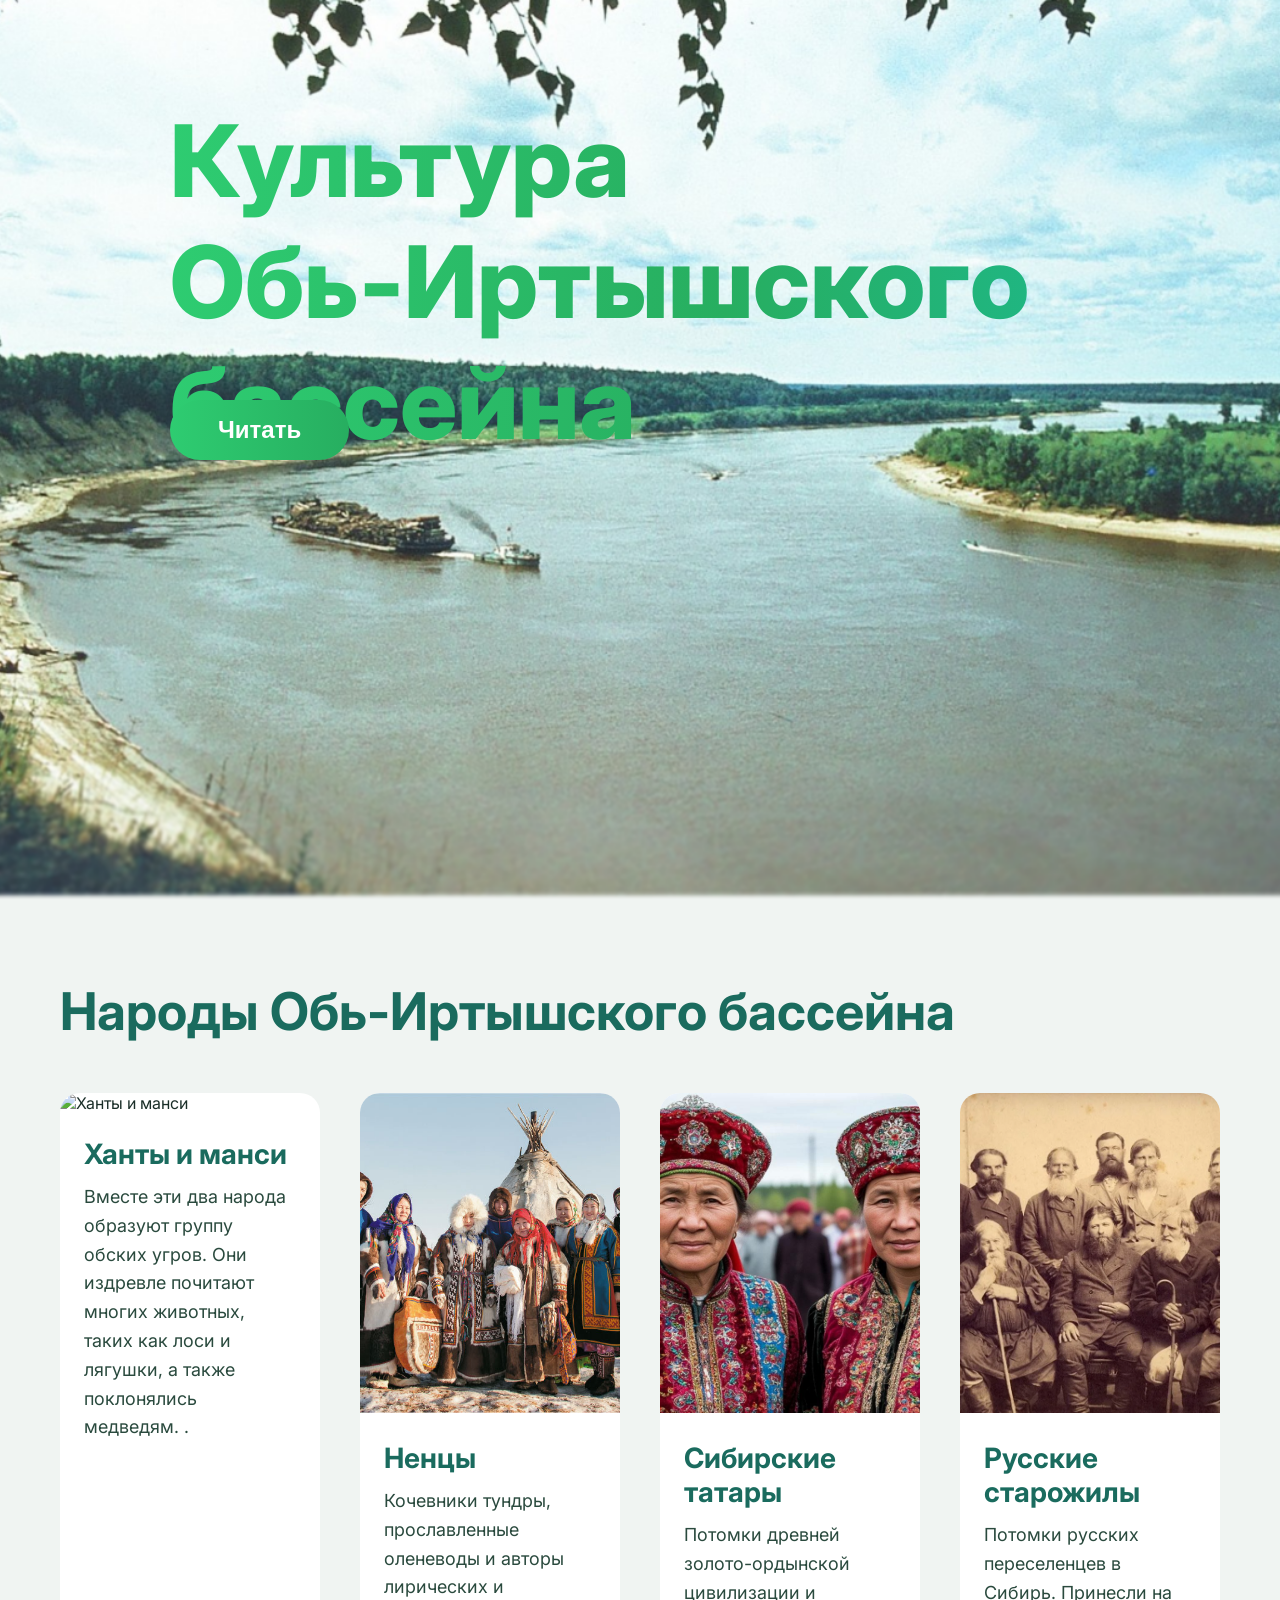
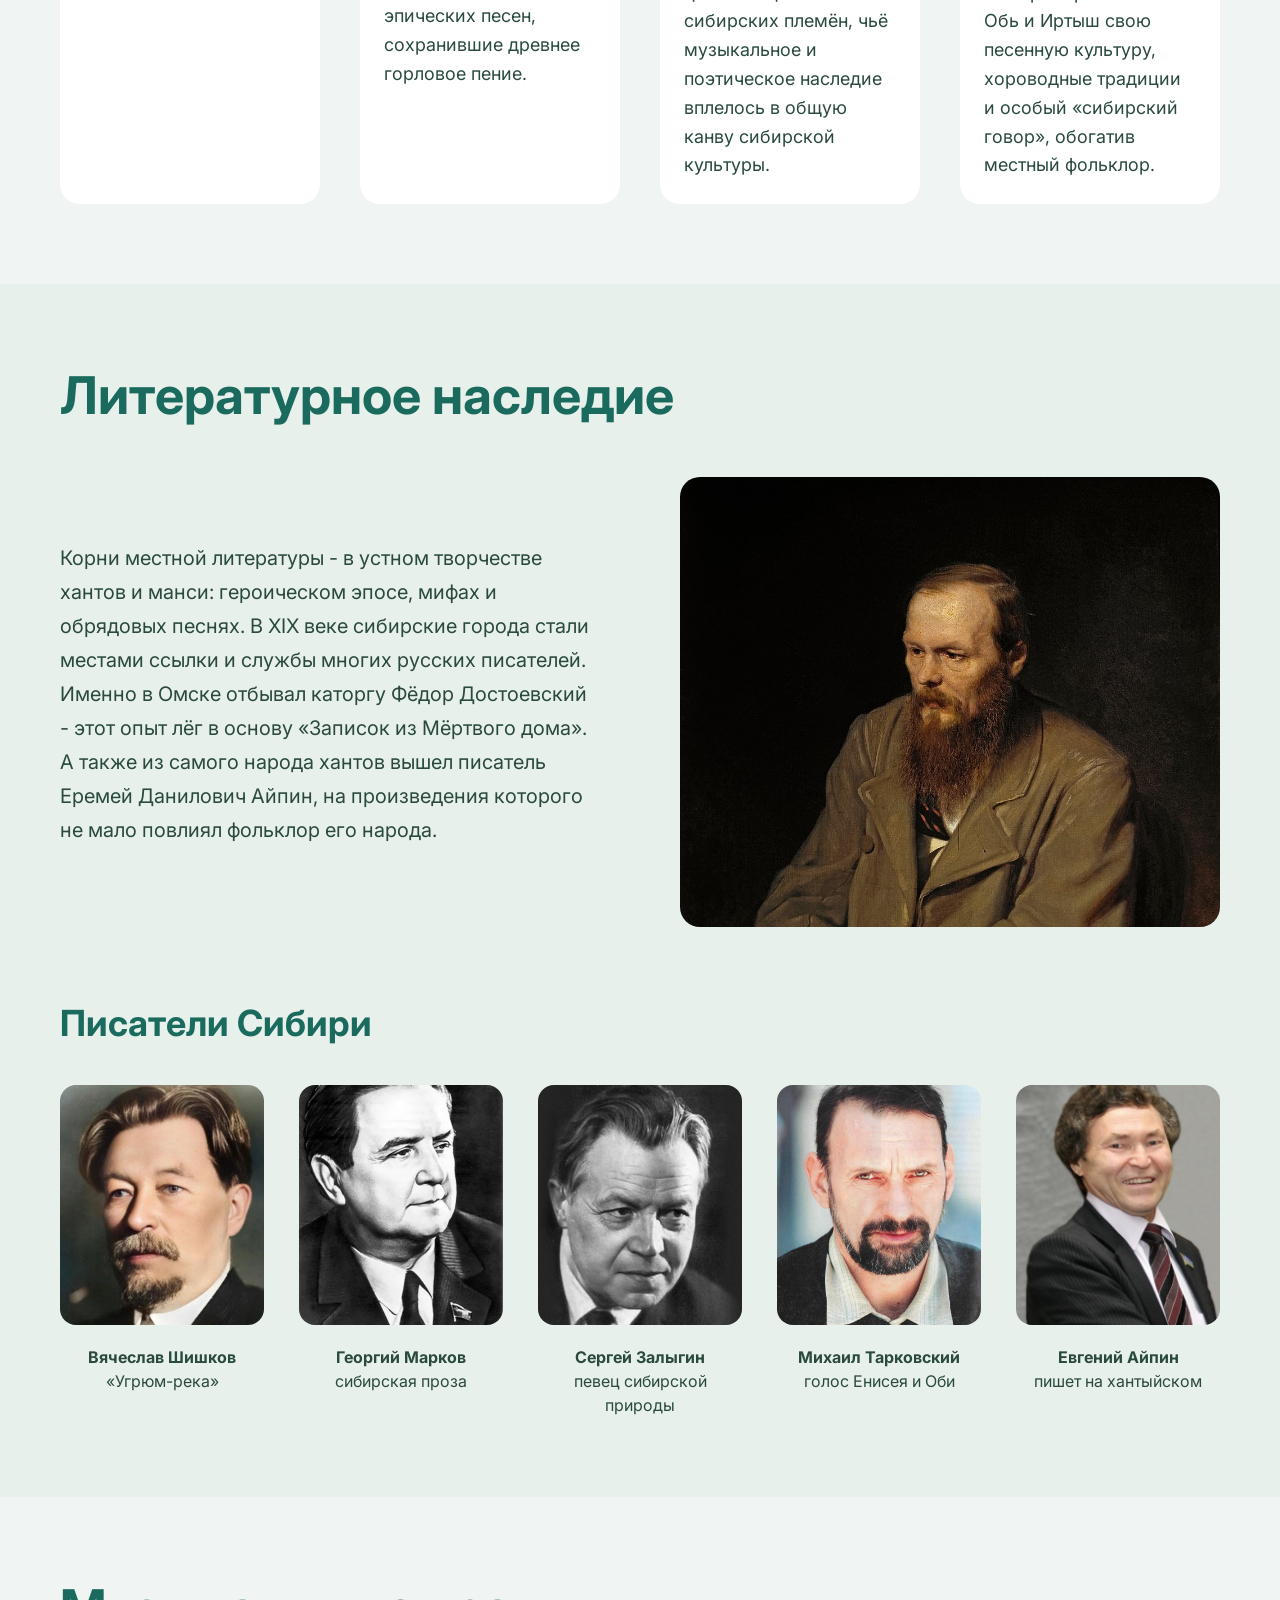
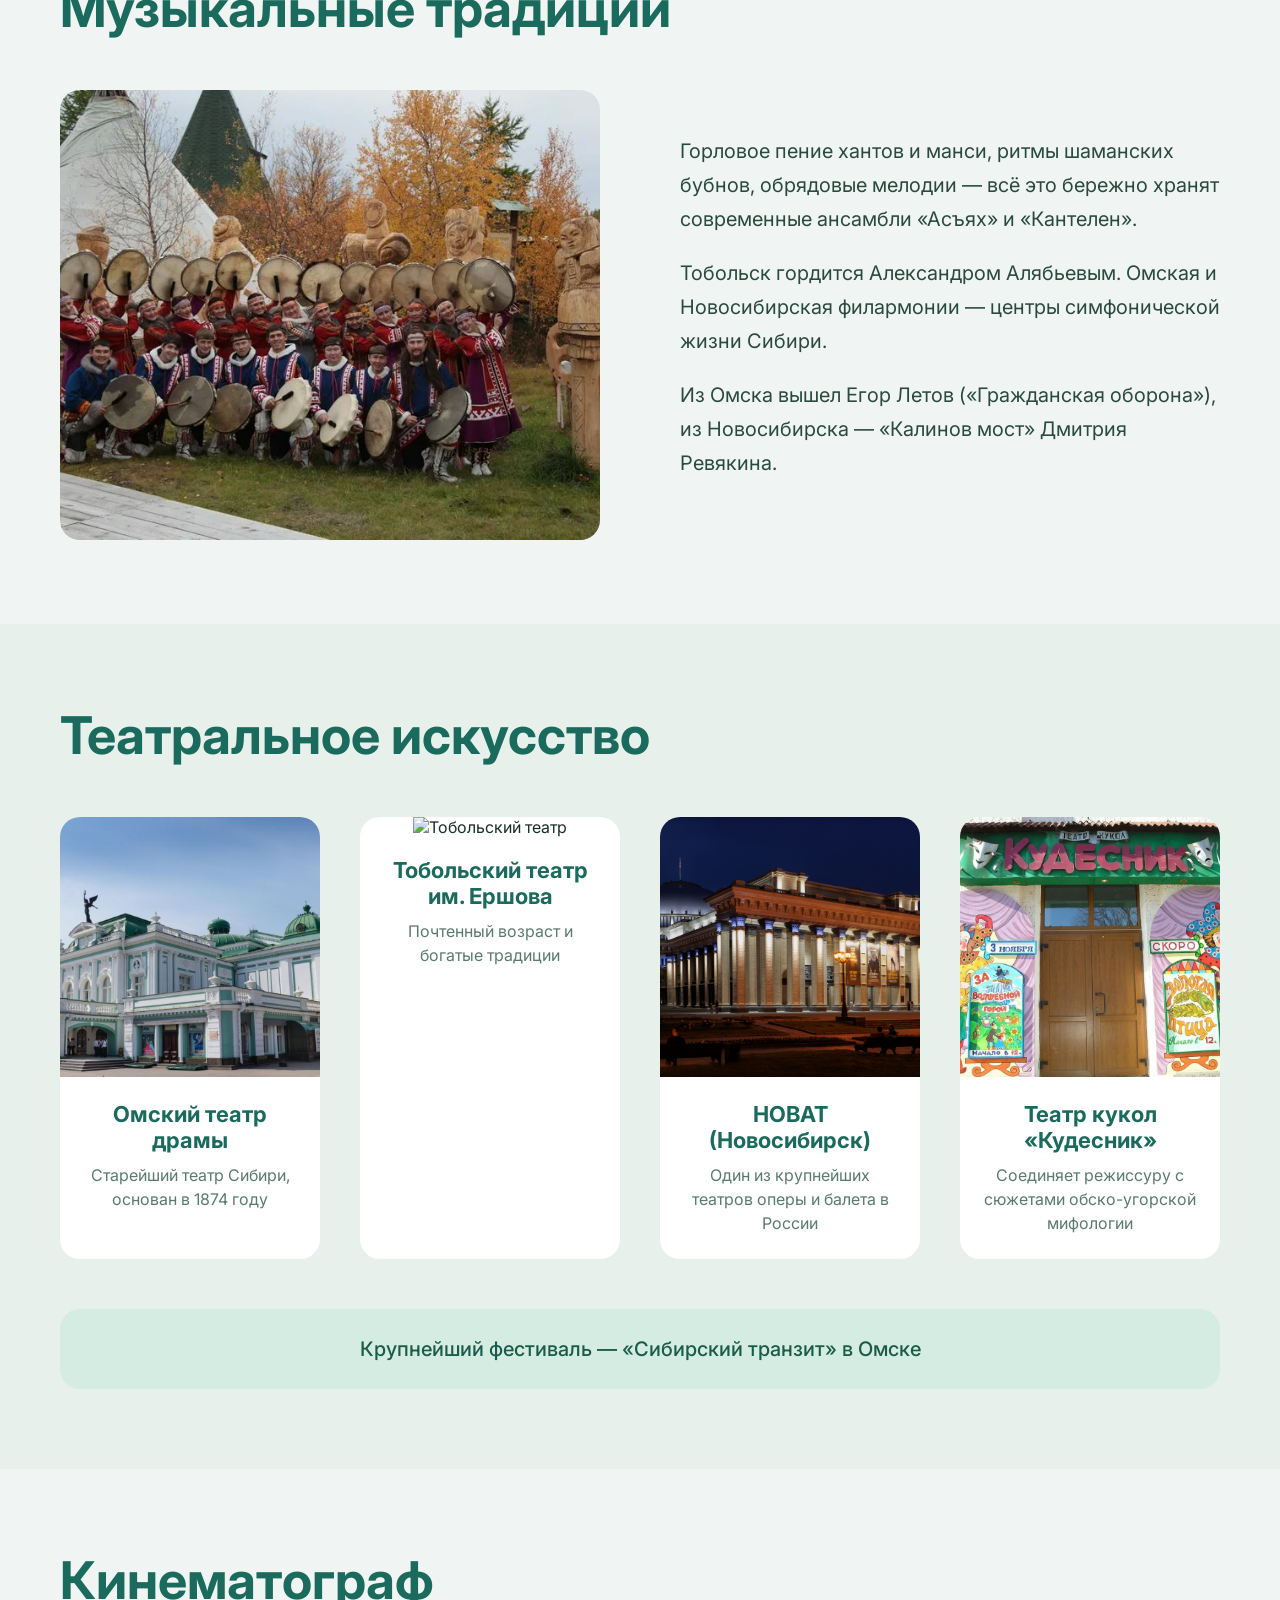
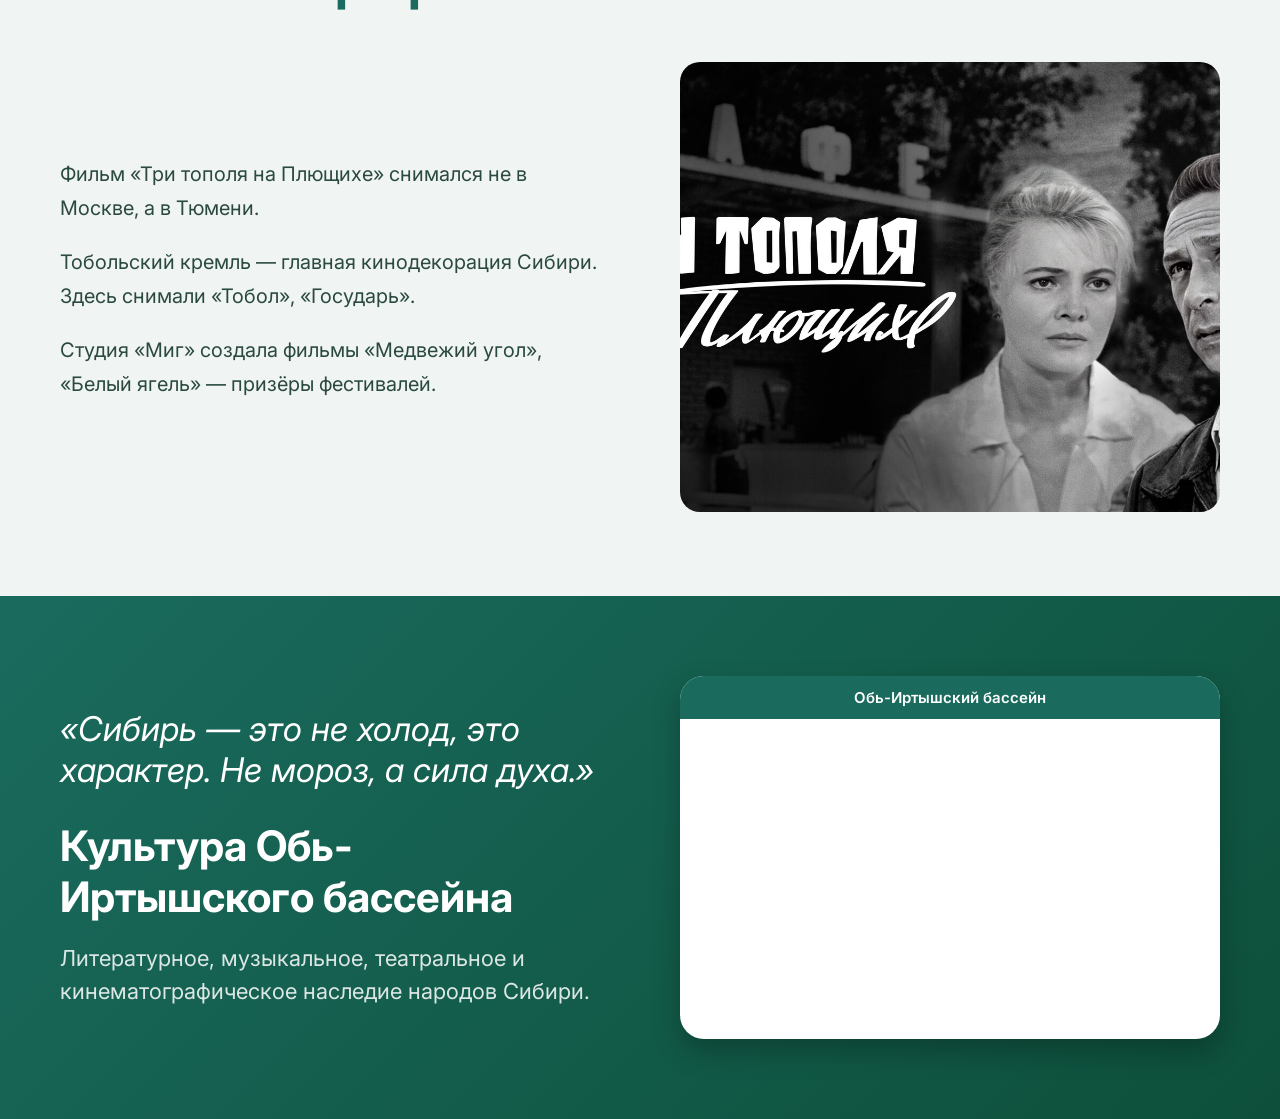
==== index.html @ c3cf47b7 "Add files via upload" ====
<!DOCTYPE html>
<html lang="ru">
<head>
    <meta charset="UTF-8">
    <meta name="viewport" content="width=device-width, initial-scale=1.0">
    <title>Культура Обь-Иртышского бассейна</title>
    <link rel="stylesheet" href="style.css">
    <link href="https://fonts.googleapis.com/css2?family=Inter:wght@300;400;500;600;700;800&display=swap" rel="stylesheet">
</head>
<body>

    <!-- ПЕРВАЯ СЕКЦИЯ: картинка, текст, кнопка -->
    <div class="container" id="hero">
        <h1>Культура<br> Обь-Иртышского бассейна</h1>
        <button class="btn" id="readBtn">Читать</button>
    </div>

    <main>
        <section class="content-section">
            <h2>Народы Обь-Иртышского бассейна</h2>
            <div class="peoples-grid">
                <div class="card">
                    <img src="images/ханты_манси.jpg" alt="Ханты и манси">
                    <h3>Ханты и манси</h3>
                    <p>Вместе эти два народа образуют группу обских угров. Они издревле почитают многих животных, таких как лоси и лягушки, а также поклонялись медведям. .</p>
                </div>
                <div class="card">
                    <img src="images/ненцы.jpg" alt="Ненцы">
                    <h3>Ненцы</h3>
                    <p>Кочевники тундры, прославленные оленеводы и авторы лирических и эпических песен, сохранившие древнее горловое пение.</p>
                </div>
                <div class="card">
                    <img src="images/сибирские_татары.jpg" alt="Сибирские татары">
                    <h3>Сибирские татары</h3>
                    <p>Потомки древней золото-ордынской цивилизации и сибирских племён, чьё музыкальное и поэтическое наследие вплелось в общую канву сибирской культуры.</p>
                </div>
                <div class="card">
                    <img src="images/старожилы.png" alt="Русские старожилы">
                    <h3>Русские старожилы</h3>
                    <p>Потомки русских переселенцев в Сибирь. Принесли на Обь и Иртыш свою песенную культуру, хороводные традиции и особый «сибирский говор», обогатив местный фольклор.</p>
                </div>
            </div>
        </section>

        <section class="content-section alt-bg">
            <h2>Литературное наследие</h2>
            <div class="block">
                <div class="block-text">
                    <p>Корни местной литературы - в устном творчестве хантов и манси: героическом эпосе, мифах и обрядовых песнях. В XIX веке сибирские города стали местами ссылки и службы многих русских писателей. Именно в Омске отбывал каторгу Фёдор Достоевский - этот опыт лёг в основу «Записок из Мёртвого дома». А также из самого народа хантов вышел писатель Еремей Данилович Айпин, на произведения которого не мало повлиял фольклор его народа.</p>
                </div>
                <div class="block-image">
                    <img src="images/Достоевский.jpg" alt="Достоевский">
                </div>
            </div>
            <div class="authors">
                <h3>Писатели Сибири</h3>
                <div class="authors-grid">
                    <div class="author">
                        <img src="images/шишков.png" alt="Шишков">
                        <p><strong>Вячеслав Шишков</strong><br>«Угрюм-река»</p>
                    </div>
                    <div class="author">
                        <img src="images/марков.png" alt="Марков">
                        <p><strong>Георгий Марков</strong><br>сибирская проза</p>
                    </div>
                    <div class="author">
                        <img src="images/залыгин.png" alt="Залыгин">
                        <p><strong>Сергей Залыгин</strong><br>певец сибирской природы</p>
                    </div>
                    <div class="author">
                        <img src="images/тарков.png" alt="Тарковский">
                        <p><strong>Михаил Тарковский</strong><br>голос Енисея и Оби</p>
                    </div>
                    <div class="author">
                        <img src="images/айпин.png" alt="Айпин">
                        <p><strong>Евгений Айпин</strong><br>пишет на хантыйском</p>
                    </div>
                </div>
            </div>
        </section>

        <section class="content-section">
            <h2>Музыкальные традиции</h2>
            <div class="block reverse">
                <div class="block-text">
                    <p>Горловое пение хантов и манси, ритмы шаманских бубнов, обрядовые мелодии — всё это бережно хранят современные ансамбли «Асъях» и «Кантелен».</p>
                    <p>Тобольск гордится Александром Алябьевым. Омская и Новосибирская филармонии — центры симфонической жизни Сибири.</p>
                    <p>Из Омска вышел Егор Летов («Гражданская оборона»), из Новосибирска — «Калинов мост» Дмитрия Ревякина.</p>
                </div>
                <div class="block-image">
                    <img src="images/музыка.png" alt="Музыка">
                </div>
            </div>
        </section>

        <section class="content-section alt-bg">
            <h2>Театральное искусство</h2>
            <div class="theaters-grid">
                <div class="theater-card">
                    <img src="images/омский театр драммы.png" alt="Омский театр">
                    <h4>Омский театр драмы</h4>
                    <p>Старейший театр Сибири, основан в 1874 году</p>
                </div>
                <div class="theater-card">
                    <img src="images/ершова.png" alt="Тобольский театр">
                    <h4>Тобольский театр им. Ершова</h4>
                    <p>Почтенный возраст и богатые традиции</p>
                </div>
                <div class="theater-card">
                    <img src="images/новат.png" alt="НОВАТ">
                    <h4>НОВАТ (Новосибирск)</h4>
                    <p>Один из крупнейших театров оперы и балета в России</p>
                </div>
                <div class="theater-card">
                    <img src="images/кудесник.png" alt="Кудесник">
                    <h4>Театр кукол «Кудесник»</h4>
                    <p>Соединяет режиссуру с сюжетами обско-угорской мифологии</p>
                </div>
            </div>
            <div class="festival">
                <p>Крупнейший фестиваль — «Сибирский транзит» в Омске</p>
            </div>
        </section>

        <section class="content-section">
            <h2>Кинематограф</h2>
            <div class="block">
                <div class="block-text">
                    <p>Фильм «Три тополя на Плющихе» снимался не в Москве, а в Тюмени.</p>
                    <p>Тобольский кремль — главная кинодекорация Сибири. Здесь снимали «Тобол», «Государь».</p>
                    <p>Студия «Миг» создала фильмы «Медвежий угол», «Белый ягель» — призёры фестивалей.</p>
                </div>
                <div class="block-image">
                    <img src="images/кино.png" alt="Кино">
                </div>
            </div>
        </section>

        <section class="conclusion-section">
            <div class="conclusion-wrapper">
                <div class="conclusion-text">
                    <p class="quote">«Сибирь — это не холод, это характер. Не мороз, а сила духа.»</p>
                    <h2>Культура Обь-Иртышского бассейна</h2>
                    <p class="sub">Литературное, музыкальное, театральное и кинематографическое наследие народов Сибири.</p>
                </div>
                <div class="conclusion-map">
                    <div class="map-card">
                        <div class="map-title">Обь-Иртышский бассейн</div>
                        <iframe 
                            src="https://yandex.ru/map-widget/v1/?ll=68.808400,61.083820&z=7&pt=68.808400,61.083820,pm2rdm"
                            class="map-iframe"
                            frameborder="0"
                            allowfullscreen>
                        </iframe>
                    </div>
                </div>
            </div>
        </section>
    </main>

    <script>
        document.getElementById('readBtn').addEventListener('click', function() {
            window.scrollTo({
                top: window.innerHeight,
                behavior: 'smooth'
            });
        });
    </script>
</body>
</html>
---- style.css ----
* {
    margin: 0;
    padding: 0;
    box-sizing: border-box;
}


body {
    font-family: 'Inter', sans-serif;
    background: #f0f4f2;
    color: #1a2e28;
}

.container {
    width: 100%;
    height: 100vh;
    background-image: url('images/Обь-Иртышский.png');
    background-size: cover;
    background-position: center;
    background-repeat: no-repeat;
    position: relative;
}

.container h1 {
    position: absolute;
    top: 100px;
    left: 170px;
    font-size: 100px;
    font-weight: 800;
    background: linear-gradient(90deg, #2ecc71, #27ae60, #1abc9c);
    -webkit-background-clip: text;
    background-clip: text;
    color: transparent;
}

.btn {
    position: absolute;
    top: 400px;
    left: 170px;
    padding: 16px 48px;
    font-size: 24px;
    font-weight: 600;
    color: white;
    background: linear-gradient(90deg, #2ecc71, #27ae60);
    border: none;
    border-radius: 60px;
    cursor: pointer;
    transition: opacity 0.2s;
}

.btn:hover {
    opacity: 0.9;
}

/* ОСТАЛЬНЫЕ СТИЛИ */
.content-section {
    max-width: 1600px;
    margin: 0 auto;
    padding: 80px 60px;
}

.alt-bg {
    background: #e8f0ec;
}

h2 {
    font-size: 52px;
    color: #1a6b5e;
    margin-bottom: 50px;
}

/* Сетка народов */
.peoples-grid {
    display: grid;
    grid-template-columns: repeat(4, 1fr);
    gap: 40px;
}

.card {
    background: white;
    border-radius: 20px;
    overflow: hidden;
    transition: transform 0.2s;
}

.card:hover {
    transform: translateY(-5px);
}

.card img {
    width: 100%;
    height: 320px;
    object-fit: cover;
}

.card h3 {
    font-size: 28px;
    color: #1a6b5e;
    padding: 24px 24px 12px;
}

.card p {
    padding: 0 24px 24px;
    font-size: 18px;
    color: #2a4a3e;
    line-height: 1.6;
}

/* Блок с текстом и картинкой */
.block {
    display: flex;
    gap: 80px;
    align-items: center;
}

.block.reverse {
    flex-direction: row-reverse;
}

.block-text {
    flex: 1;
}

.block-text p {
    font-size: 20px;
    line-height: 1.7;
    color: #2a4a3e;
    margin-bottom: 20px;
}

.block-image {
    flex: 1;
}

.block-image img {
    width: 100%;
    height: 450px;
    object-fit: cover;
    border-radius: 20px;
}

/* Авторы */
.authors {
    margin-top: 70px;
}

.authors h3 {
    font-size: 36px;
    color: #1a6b5e;
    margin-bottom: 40px;
}

.authors-grid {
    display: grid;
    grid-template-columns: repeat(5, 1fr);
    gap: 35px;
}

.author {
    text-align: center;
}

.author img {
    width: 100%;
    height: 240px;
    object-fit: cover;
    border-radius: 16px;
}

.author p {
    margin-top: 16px;
    font-size: 16px;
    line-height: 1.5;
    color: #2a4a3e;
}

/* Театры */
.theaters-grid {
    display: grid;
    grid-template-columns: repeat(4, 1fr);
    gap: 40px;
}

.theater-card {
    background: white;
    border-radius: 20px;
    overflow: hidden;
    text-align: center;
    object-fit: cover;
    transition: transform 0.2s;
}

.theater-card:hover {
    transform: translateY(-5px);
}

.theater-card img {
    width: 100%;
    height: 260px;
    object-fit: cover;
}

.theater-card h4 {
    font-size: 22px;
    color: #1a6b5e;
    padding: 20px 20px 10px;
}

.theater-card p {
    padding: 0 20px 24px;
    font-size: 16px;
    color: #5a7a6e;
    line-height: 1.5;
}

.festival {
    margin-top: 50px;
    padding: 28px;
    background: #d4ece2;
    text-align: center;
    border-radius: 20px;
    font-size: 20px;
    font-weight: 500;
    color: #1a5b4a;
}

/* ЗАКЛЮЧЕНИЕ: ТЕКСТ СЛЕВА, КАРТА СПРАВА */
.conclusion-section {
    background: linear-gradient(135deg, #1a6b5e, #0d4f3a);
    padding: 80px 60px;
}

.conclusion-wrapper {
    max-width: 1600px;
    margin: 0 auto;
    display: flex;
    align-items: center;
    gap: 80px;
}

.conclusion-text {
    flex: 1;
}

.conclusion-text .quote {
    font-size: 34px;
    font-style: italic;
    color: white;
    margin-bottom: 30px;
}

.conclusion-text h2 {
    font-size: 42px;
    color: white;
    margin-bottom: 20px;
}

.conclusion-text .sub {
    font-size: 22px;
    color: rgba(255, 255, 255, 0.85);
    line-height: 1.5;
}

.conclusion-map {
    flex: 1;
}

/* КАРТА */
.map-card {
    background: white;
    border-radius: 24px;
    overflow: hidden;
    box-shadow: 0 12px 28px rgba(0, 0, 0, 0.25);
    transition: all 0.25s ease;
}

.map-card:hover {
    transform: scale(1.02);
    box-shadow: 0 18px 36px rgba(0, 0, 0, 0.3);
}

.map-title {
    background: #1a6b5e;
    color: white;
    padding: 12px 16px;
    font-size: 15px;
    font-weight: 600;
    text-align: center;
}

.map-iframe {
    width: 100%;
    height: 320px;
    display: block;
}

/* Адаптация */
@media (max-width: 1024px) {
    .peoples-grid { grid-template-columns: repeat(2, 1fr); }
    .authors-grid { grid-template-columns: repeat(3, 1fr); }
    .theaters-grid { grid-template-columns: repeat(2, 1fr); }
    .container h1 { font-size: 70px; left: 60px; top: 60px; }
    .btn { left: 60px; top: 320px; }
    .content-section { padding: 60px 40px; }
    h2 { font-size: 44px; }
    .conclusion-wrapper { gap: 50px; }
}

@media (max-width: 900px) {
    .conclusion-wrapper {
        flex-direction: column;
        text-align: center;
        gap: 40px;
    }
    .conclusion-text h2 {
        text-align: center;
    }
    .map-card {
        max-width: 500px;
        margin: 0 auto;
    }
}

@media (max-width: 768px) {
    .peoples-grid { grid-template-columns: 1fr; }
    .authors-grid { grid-template-columns: repeat(2, 1fr); }
    .theaters-grid { grid-template-columns: 1fr; }
    .block { flex-direction: column; }
    .block.reverse { flex-direction: column; }
    .container h1 { font-size: 42px; left: 30px; top: 40px; }
    .btn { left: 30px; top: 220px; padding: 12px 32px; font-size: 18px; }
    .content-section { padding: 40px 24px; }
    h2 { font-size: 32px; }
    .conclusion-section { padding: 50px 30px; }
    .conclusion-text .quote { font-size: 24px; }
    .conclusion-text h2 { font-size: 28px; }
    .conclusion-text .sub { font-size: 18px; }
    .map-iframe { height: 260px; }
}

@media (max-width: 500px) {
    .authors-grid { grid-template-columns: 1fr; }
}
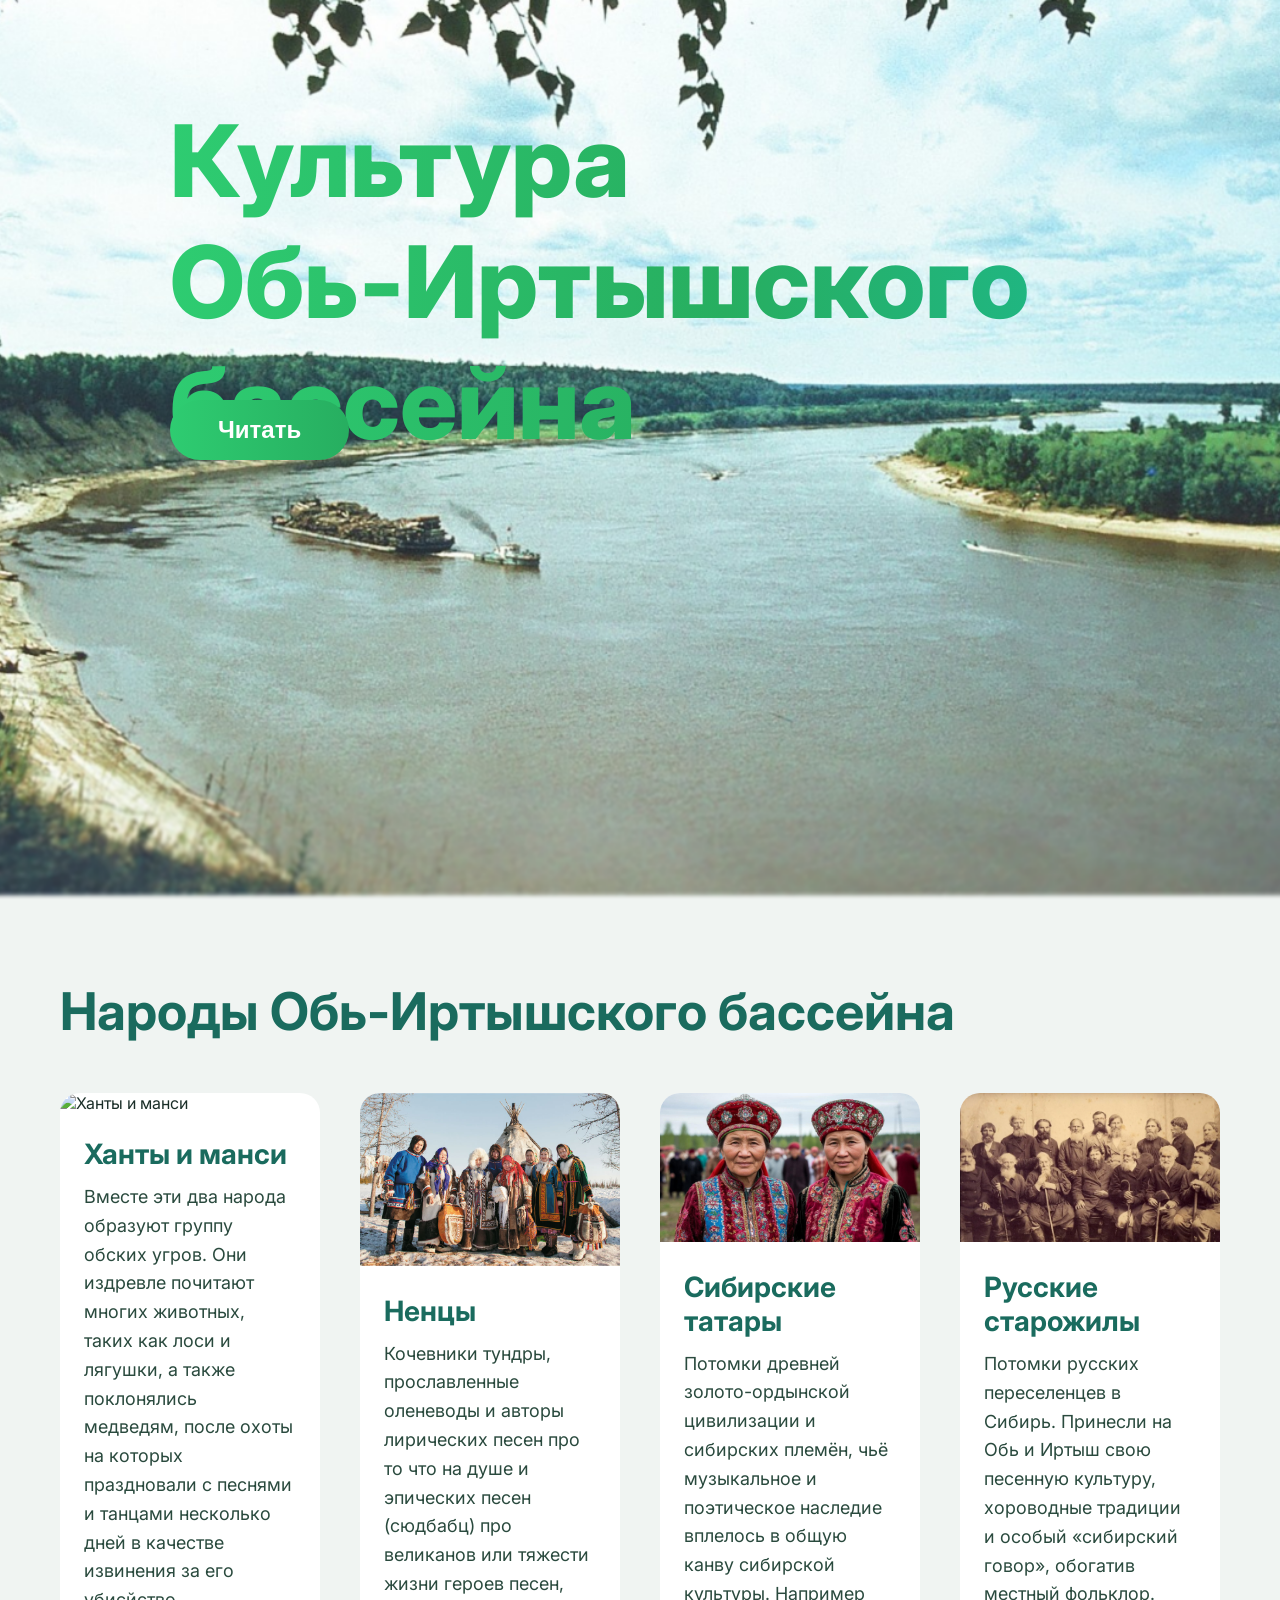
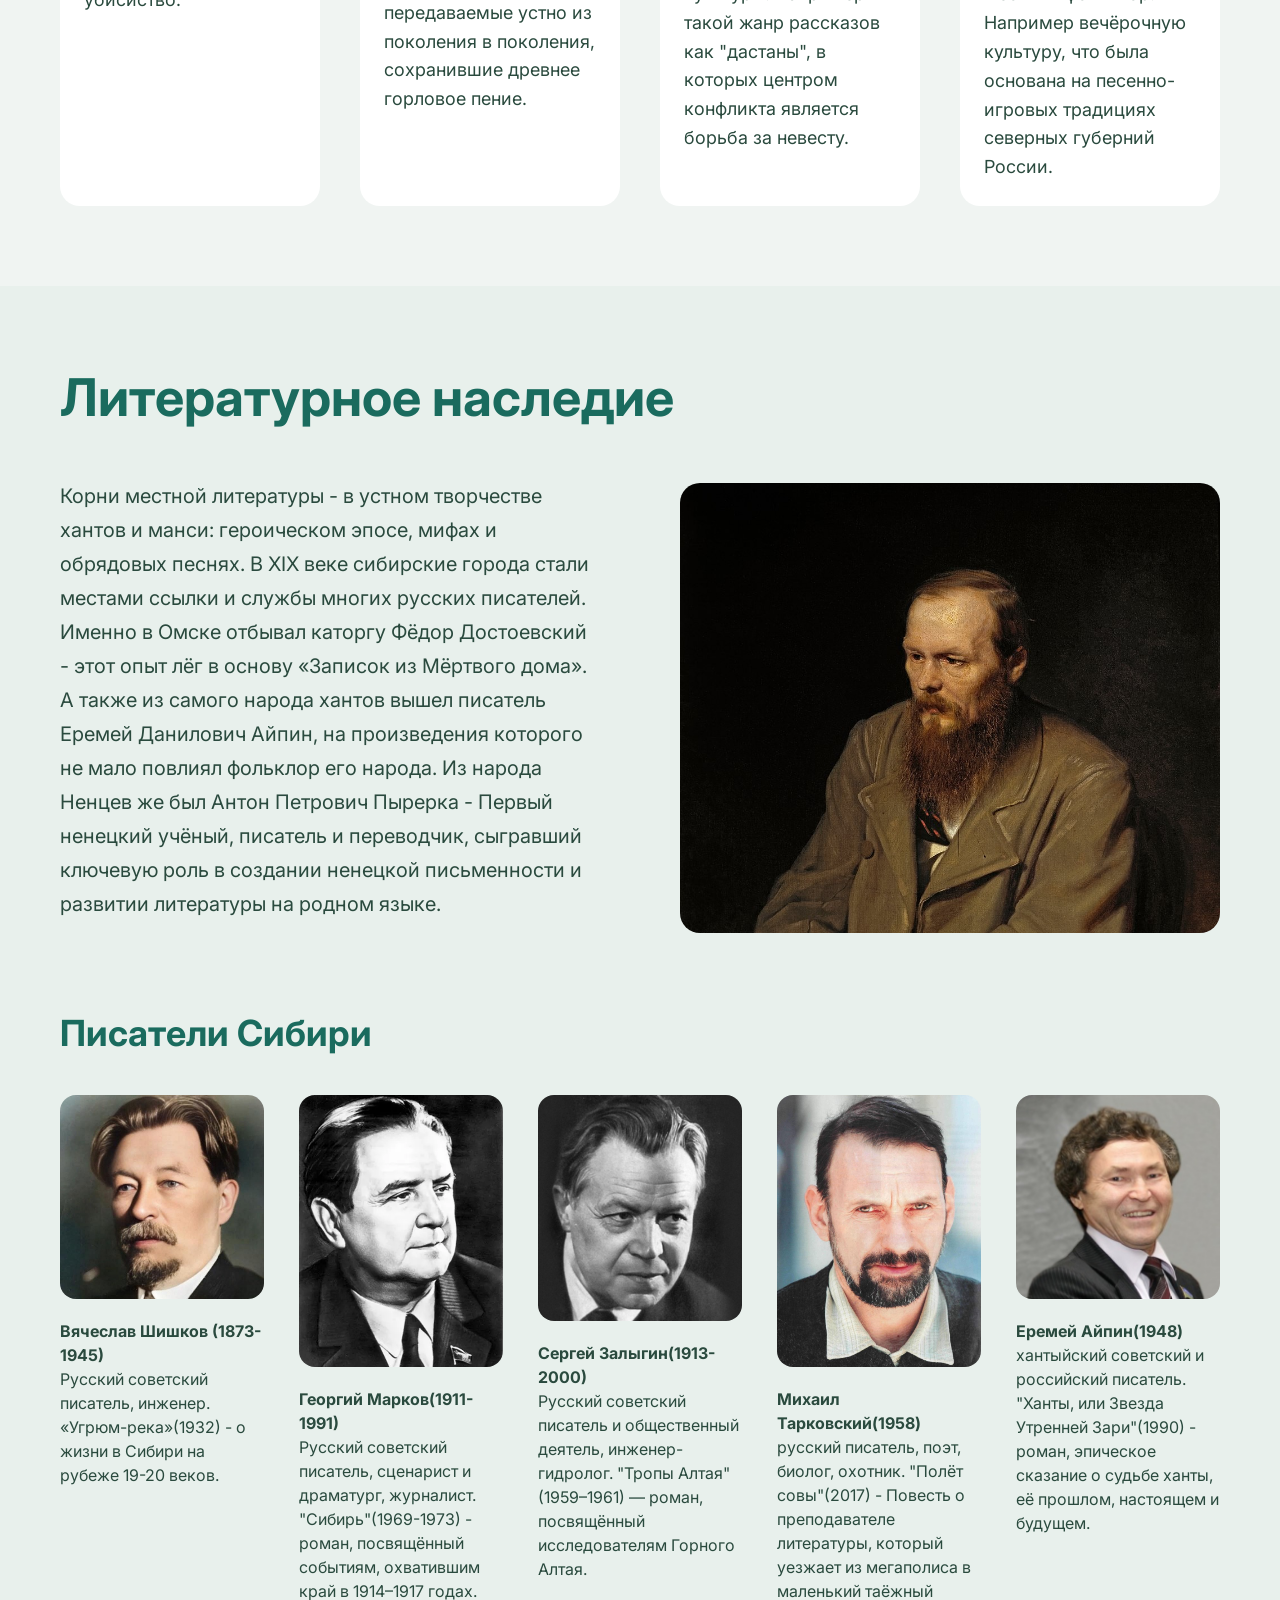
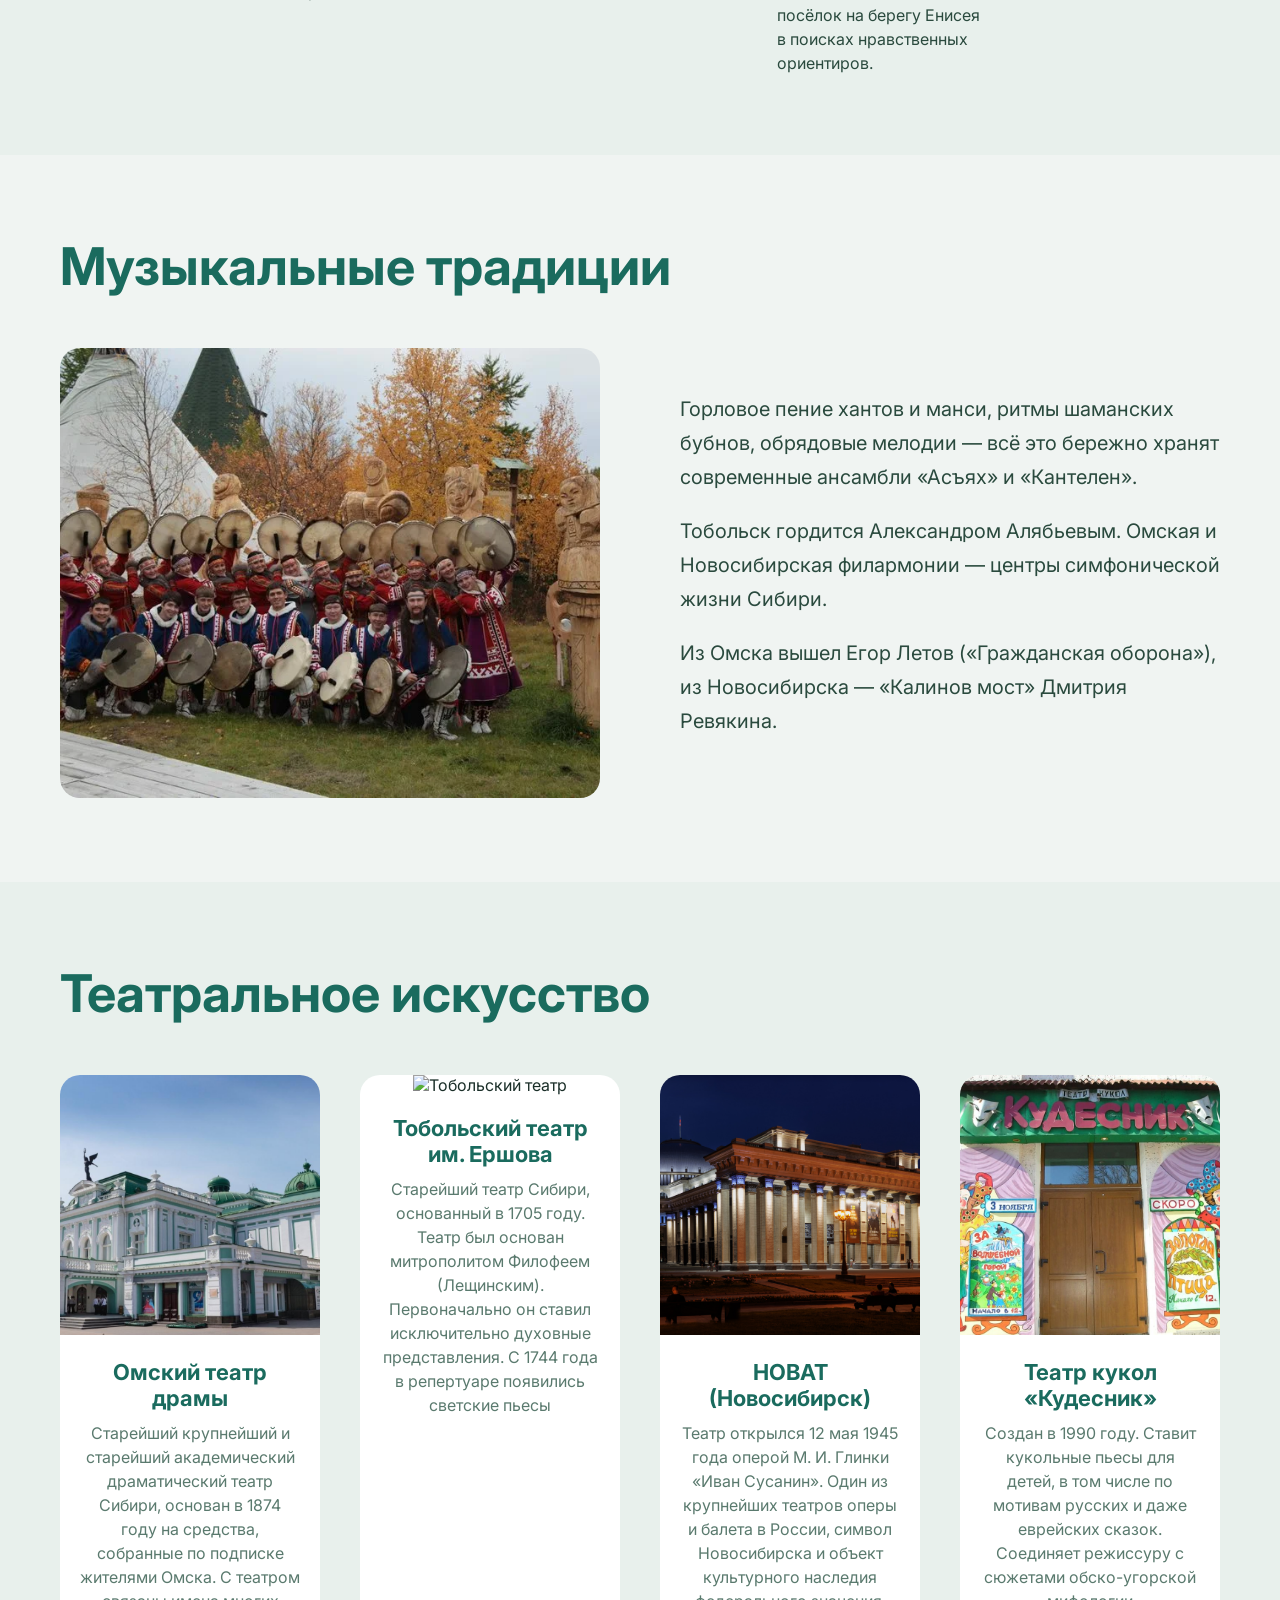
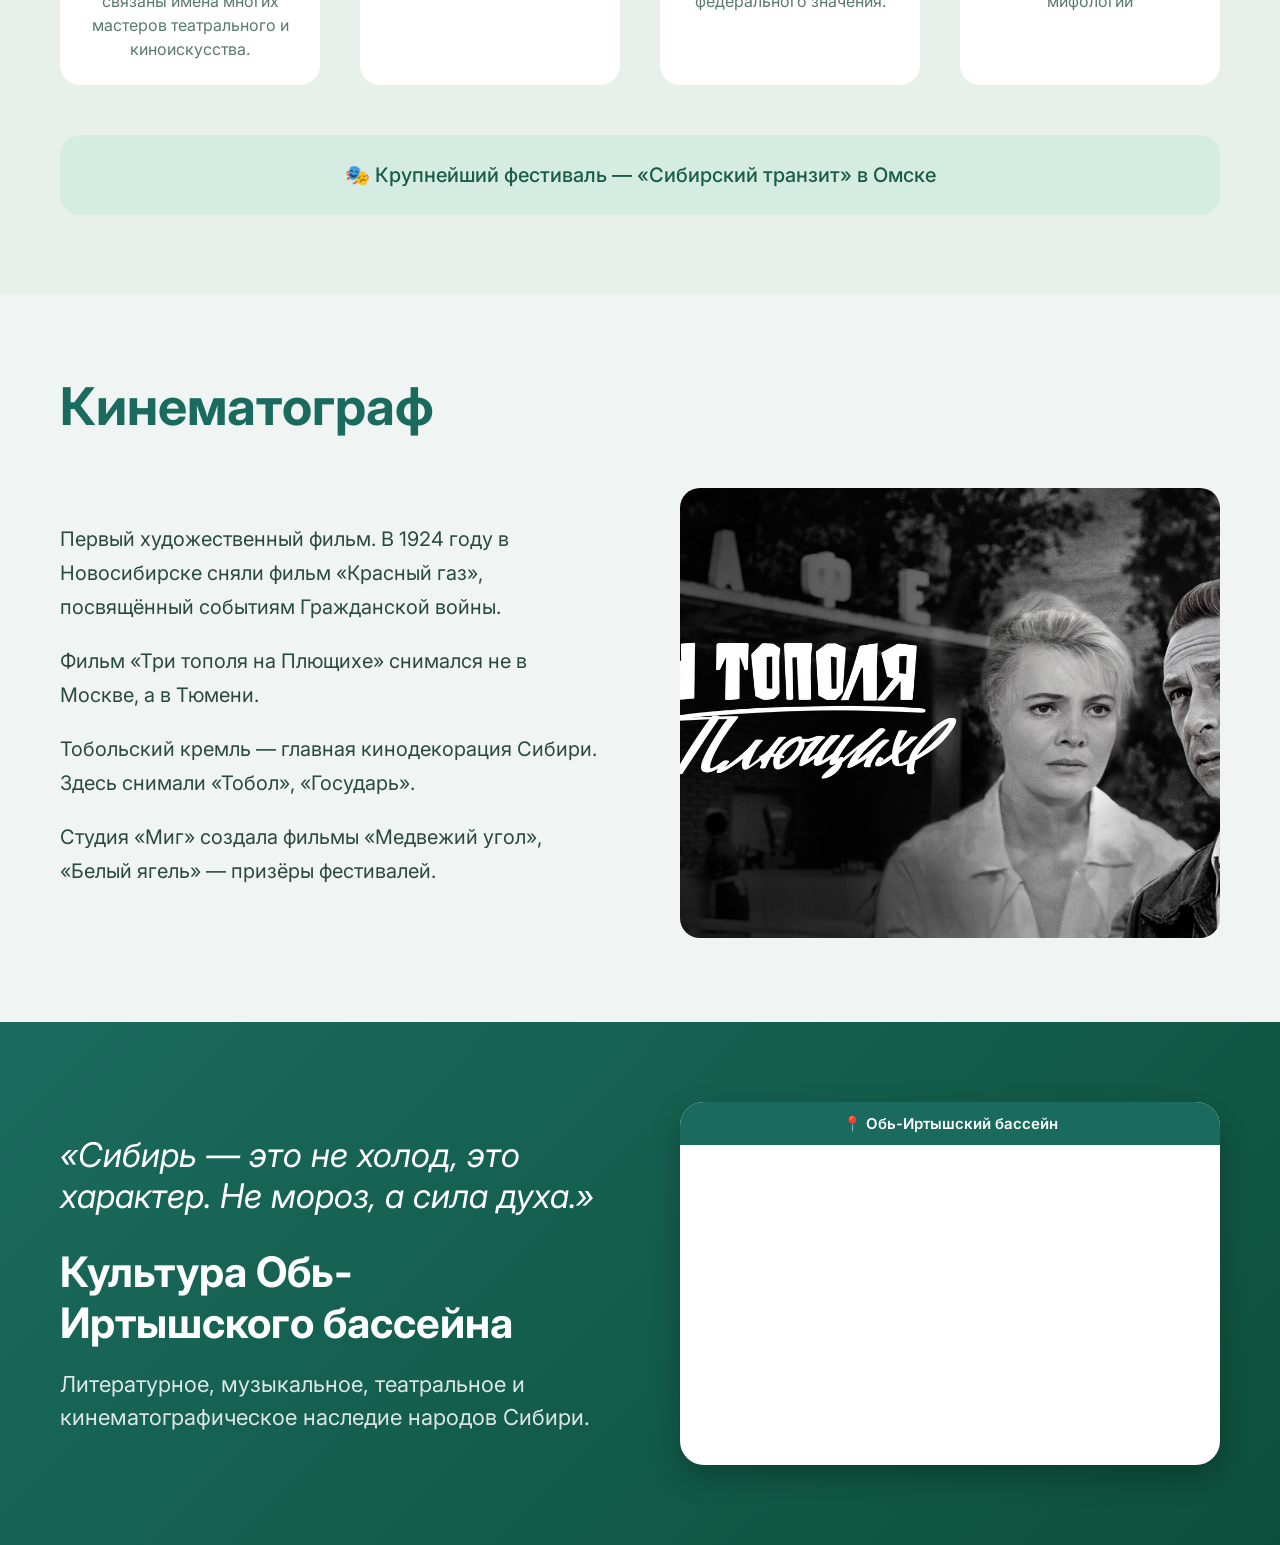
==== commit 3f23af61: "v2f" ====
--- a/index.html
+++ b/index.html
@@ -9,7 +9,6 @@
 </head>
 <body>
 
-    <!-- ПЕРВАЯ СЕКЦИЯ: картинка, текст, кнопка -->
     <div class="container" id="hero">
         <h1>Культура<br> Обь-Иртышского бассейна</h1>
         <button class="btn" id="readBtn">Читать</button>
@@ -22,22 +21,24 @@
                 <div class="card">
                     <img src="images/ханты_манси.jpg" alt="Ханты и манси">
                     <h3>Ханты и манси</h3>
-                    <p>Вместе эти два народа образуют группу обских угров. Они издревле почитают многих животных, таких как лоси и лягушки, а также поклонялись медведям. .</p>
+                    <p>Вместе эти два народа образуют группу обских угров. Они издревле почитают многих животных, таких как лоси и лягушки, а также поклонялись медведям, после охоты на которых праздновали с песнями и танцами несколько дней в качестве извинения за его убисйство.</p>
                 </div>
                 <div class="card">
                     <img src="images/ненцы.jpg" alt="Ненцы">
                     <h3>Ненцы</h3>
-                    <p>Кочевники тундры, прославленные оленеводы и авторы лирических и эпических песен, сохранившие древнее горловое пение.</p>
+                    <p>Кочевники тундры, прославленные оленеводы и авторы лирических песен про то что на душе и эпических песен (сюдбабц) про великанов или тяжести жизни героев песен, передаваемые устно из поколения в поколения, сохранившие древнее горловое пение.</p>
                 </div>
                 <div class="card">
                     <img src="images/сибирские_татары.jpg" alt="Сибирские татары">
                     <h3>Сибирские татары</h3>
-                    <p>Потомки древней золото-ордынской цивилизации и сибирских племён, чьё музыкальное и поэтическое наследие вплелось в общую канву сибирской культуры.</p>
+                    <p>Потомки древней золото-ордынской цивилизации и сибирских племён, чьё музыкальное и поэтическое наследие вплелось в общую канву сибирской культуры. Например такой жанр рассказов как "дастаны", в которых центром конфликта является борьба за невесту.</p>
                 </div>
                 <div class="card">
                     <img src="images/старожилы.png" alt="Русские старожилы">
                     <h3>Русские старожилы</h3>
-                    <p>Потомки русских переселенцев в Сибирь. Принесли на Обь и Иртыш свою песенную культуру, хороводные традиции и особый «сибирский говор», обогатив местный фольклор.</p>
+                    <p>Потомки русских переселенцев в Сибирь. Принесли на Обь и Иртыш свою песенную культуру, хороводные традиции и особый 
+                        «сибирский говор», обогатив местный фольклор. Например вечёрочную культуру, что была основана на песенно-игровых традициях 
+                        северных губерний России.</p>
                 </div>
             </div>
         </section>
@@ -46,7 +47,7 @@
             <h2>Литературное наследие</h2>
             <div class="block">
                 <div class="block-text">
-                    <p>Корни местной литературы - в устном творчестве хантов и манси: героическом эпосе, мифах и обрядовых песнях. В XIX веке сибирские города стали местами ссылки и службы многих русских писателей. Именно в Омске отбывал каторгу Фёдор Достоевский - этот опыт лёг в основу «Записок из Мёртвого дома». А также из самого народа хантов вышел писатель Еремей Данилович Айпин, на произведения которого не мало повлиял фольклор его народа.</p>
+                    <p>Корни местной литературы - в устном творчестве хантов и манси: героическом эпосе, мифах и обрядовых песнях. В XIX веке сибирские города стали местами ссылки и службы многих русских писателей. Именно в Омске отбывал каторгу Фёдор Достоевский - этот опыт лёг в основу «Записок из Мёртвого дома». А также из самого народа хантов вышел писатель Еремей Данилович Айпин, на произведения которого не мало повлиял фольклор его народа. Из народа Ненцев же был  Антон Петрович Пырерка - Первый ненецкий учёный, писатель и переводчик, сыгравший ключевую роль в создании ненецкой письменности и развитии литературы на родном языке.</p>
                 </div>
                 <div class="block-image">
                     <img src="images/Достоевский.jpg" alt="Достоевский">
@@ -57,23 +58,23 @@
                 <div class="authors-grid">
                     <div class="author">
                         <img src="images/шишков.png" alt="Шишков">
-                        <p><strong>Вячеслав Шишков</strong><br>«Угрюм-река»</p>
+                        <p><strong>Вячеслав Шишков (1873-1945)</strong><br>Русский советский писатель, инженер. «Угрюм-река»(1932) - о жизни в Сибири на рубеже 19-20 веков.</p>
                     </div>
                     <div class="author">
                         <img src="images/марков.png" alt="Марков">
-                        <p><strong>Георгий Марков</strong><br>сибирская проза</p>
+                        <p><strong>Георгий Марков(1911-1991)</strong><br>Русский советский писатель, сценарист и драматург, журналист. "Сибирь"(1969-1973) - роман, посвящённый событиям, охватившим край в 1914–1917 годах.</p>
                     </div>
                     <div class="author">
                         <img src="images/залыгин.png" alt="Залыгин">
-                        <p><strong>Сергей Залыгин</strong><br>певец сибирской природы</p>
+                        <p><strong>Сергей Залыгин(1913-2000)</strong><br>Русский советский писатель и общественный деятель, инженер-гидролог. "Тропы Алтая"(1959–1961) — роман, посвящённый исследователям Горного Алтая. </p>
                     </div>
                     <div class="author">
                         <img src="images/тарков.png" alt="Тарковский">
-                        <p><strong>Михаил Тарковский</strong><br>голос Енисея и Оби</p>
+                        <p><strong>Михаил Тарковский(1958)</strong><br>русский писатель, поэт, биолог, охотник. "Полёт совы"(2017) - Повесть о преподавателе литературы, который уезжает из мегаполиса в маленький таёжный посёлок на берегу Енисея в поисках нравственных ориентиров. </p>
                     </div>
                     <div class="author">
                         <img src="images/айпин.png" alt="Айпин">
-                        <p><strong>Евгений Айпин</strong><br>пишет на хантыйском</p>
+                        <p><strong>Еремей Айпин(1948)</strong><br>хантыйский советский и российский писатель. "Ханты, или Звезда Утренней Зари"(1990) - роман, эпическое сказание о судьбе ханты, её прошлом, настоящем и будущем.</p>
                     </div>
                 </div>
             </div>
@@ -99,26 +100,26 @@
                 <div class="theater-card">
                     <img src="images/омский театр драммы.png" alt="Омский театр">
                     <h4>Омский театр драмы</h4>
-                    <p>Старейший театр Сибири, основан в 1874 году</p>
+                    <p>Старейший крупнейший и старейший академический драматический театр Сибири, основан в 1874 году на средства, собранные по подписке жителями Омска. С театром связаны имена многих мастеров театрального и киноискусства.</p>
                 </div>
                 <div class="theater-card">
                     <img src="images/ершова.png" alt="Тобольский театр">
                     <h4>Тобольский театр им. Ершова</h4>
-                    <p>Почтенный возраст и богатые традиции</p>
+                    <p>Старейший театр Сибири, основанный в 1705 году. Театр был основан митрополитом Филофеем (Лещинским). Первоначально он ставил исключительно духовные представления. С 1744 года в репертуаре появились светские пьесы</p>
                 </div>
                 <div class="theater-card">
                     <img src="images/новат.png" alt="НОВАТ">
                     <h4>НОВАТ (Новосибирск)</h4>
-                    <p>Один из крупнейших театров оперы и балета в России</p>
+                    <p>Театр открылся 12 мая 1945 года оперой М. И. Глинки «Иван Сусанин». Один из крупнейших театров оперы и балета в России, символ Новосибирска и объект культурного наследия федерального значения.</p>
                 </div>
                 <div class="theater-card">
                     <img src="images/кудесник.png" alt="Кудесник">
                     <h4>Театр кукол «Кудесник»</h4>
-                    <p>Соединяет режиссуру с сюжетами обско-угорской мифологии</p>
+                    <p>Создан в 1990 году. Ставит кукольные пьесы для детей, в том числе по мотивам русских и даже еврейских сказок. Соединяет режиссуру с сюжетами обско-угорской мифологии</p>
                 </div>
             </div>
             <div class="festival">
-                <p>Крупнейший фестиваль — «Сибирский транзит» в Омске</p>
+                <p>🎭 Крупнейший фестиваль — «Сибирский транзит» в Омске</p>
             </div>
         </section>
 
@@ -126,6 +127,7 @@
             <h2>Кинематограф</h2>
             <div class="block">
                 <div class="block-text">
+            <p>Первый художественный фильм. В 1924 году в Новосибирске сняли фильм «Красный газ», посвящённый событиям Гражданской войны.</p>
                     <p>Фильм «Три тополя на Плющихе» снимался не в Москве, а в Тюмени.</p>
                     <p>Тобольский кремль — главная кинодекорация Сибири. Здесь снимали «Тобол», «Государь».</p>
                     <p>Студия «Миг» создала фильмы «Медвежий угол», «Белый ягель» — призёры фестивалей.</p>
@@ -145,7 +147,7 @@
                 </div>
                 <div class="conclusion-map">
                     <div class="map-card">
-                        <div class="map-title">Обь-Иртышский бассейн</div>
+                        <div class="map-title">📍 Обь-Иртышский бассейн</div>
                         <iframe 
                             src="https://yandex.ru/map-widget/v1/?ll=68.808400,61.083820&z=7&pt=68.808400,61.083820,pm2rdm"
                             class="map-iframe"
--- a/style.css
+++ b/style.css
@@ -52,7 +52,7 @@
     opacity: 0.9;
 }
 
-/* ОСТАЛЬНЫЕ СТИЛИ */
+
 .content-section {
     max-width: 1600px;
     margin: 0 auto;
@@ -69,7 +69,6 @@
     margin-bottom: 50px;
 }
 
-/* Сетка народов */
 .peoples-grid {
     display: grid;
     grid-template-columns: repeat(4, 1fr);
@@ -89,7 +88,7 @@
 
 .card img {
     width: 100%;
-    height: 320px;
+    height: auto;
     object-fit: cover;
 }
 
@@ -106,7 +105,6 @@
     line-height: 1.6;
 }
 
-/* Блок с текстом и картинкой */
 .block {
     display: flex;
     gap: 80px;
@@ -139,7 +137,6 @@
     border-radius: 20px;
 }
 
-/* Авторы */
 .authors {
     margin-top: 70px;
 }
@@ -157,12 +154,12 @@
 }
 
 .author {
-    text-align: center;
+    text-align: left;
 }
 
 .author img {
     width: 100%;
-    height: 240px;
+    height: auto;
     object-fit: cover;
     border-radius: 16px;
 }
@@ -174,7 +171,6 @@
     color: #2a4a3e;
 }
 
-/* Театры */
 .theaters-grid {
     display: grid;
     grid-template-columns: repeat(4, 1fr);
@@ -224,7 +220,6 @@
     color: #1a5b4a;
 }
 
-/* ЗАКЛЮЧЕНИЕ: ТЕКСТ СЛЕВА, КАРТА СПРАВА */
 .conclusion-section {
     background: linear-gradient(135deg, #1a6b5e, #0d4f3a);
     padding: 80px 60px;
@@ -294,7 +289,6 @@
     display: block;
 }
 
-/* Адаптация */
 @media (max-width: 1024px) {
     .peoples-grid { grid-template-columns: repeat(2, 1fr); }
     .authors-grid { grid-template-columns: repeat(3, 1fr); }
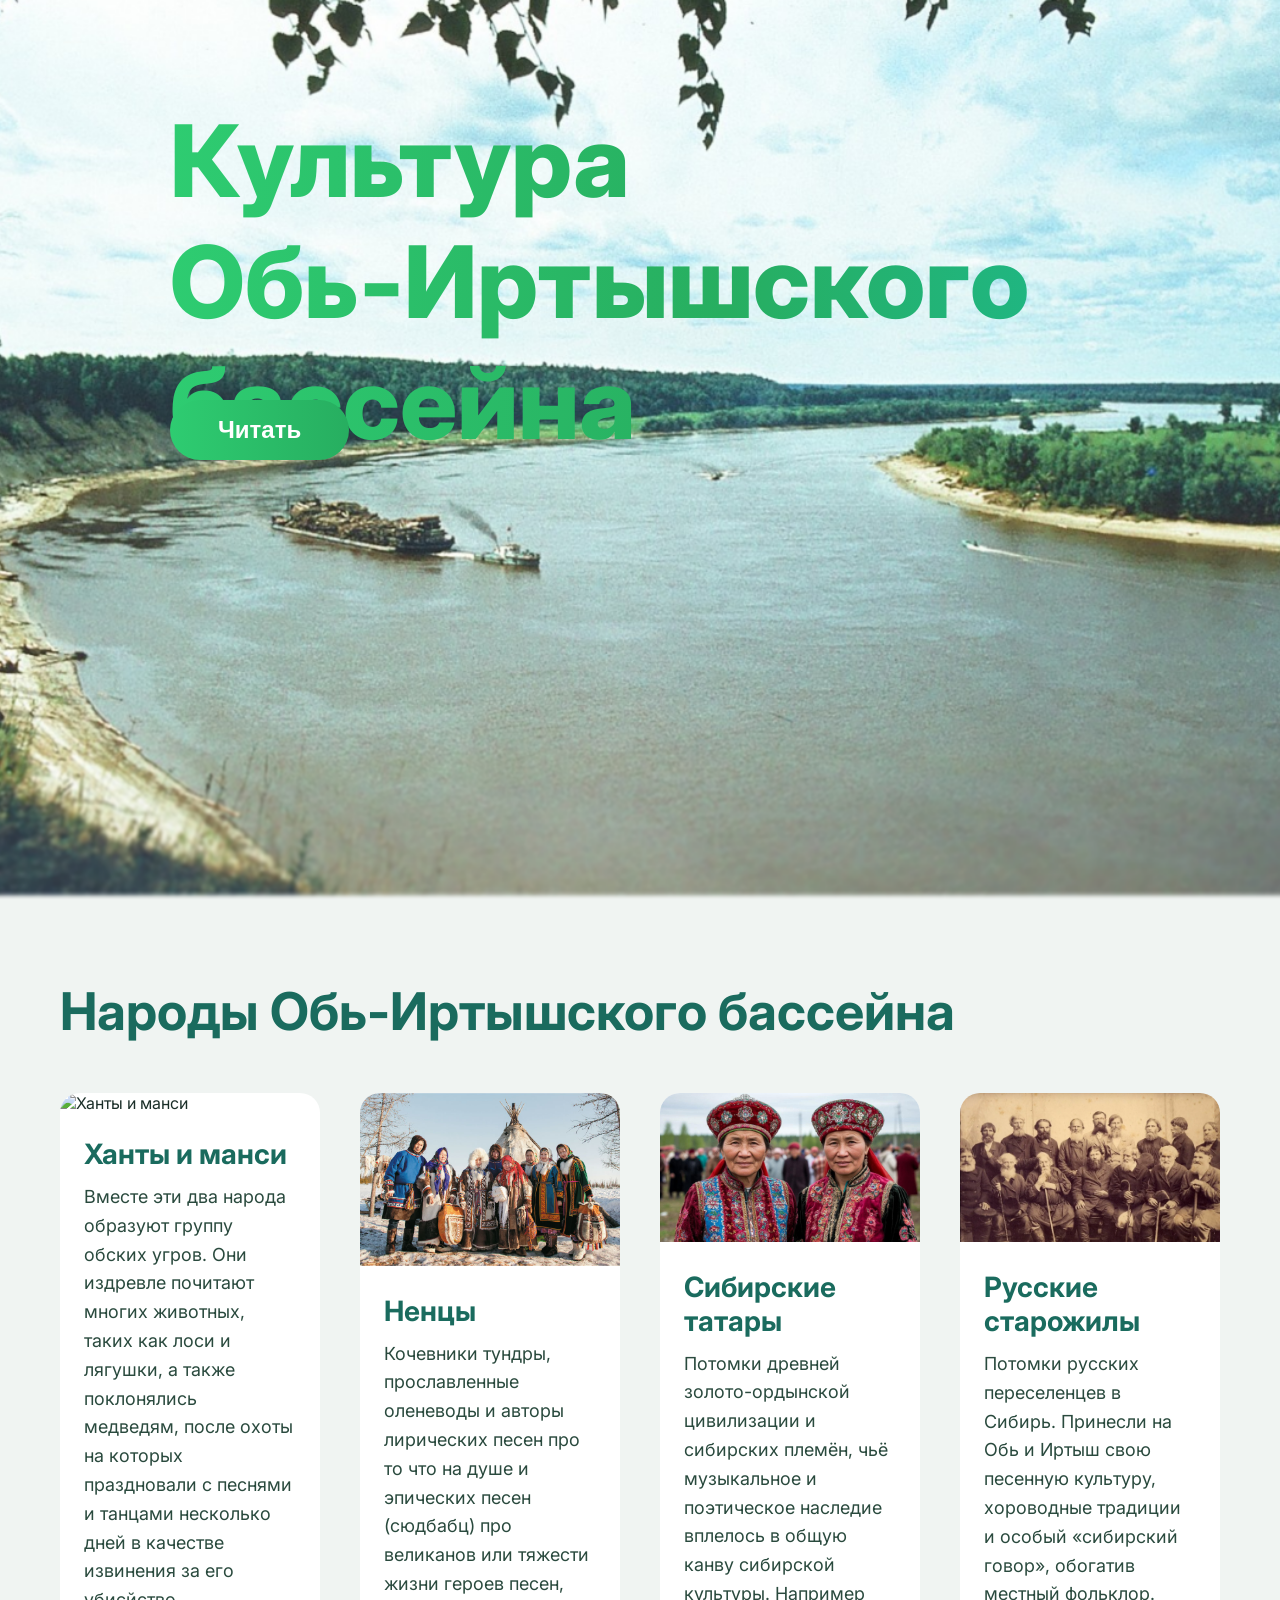
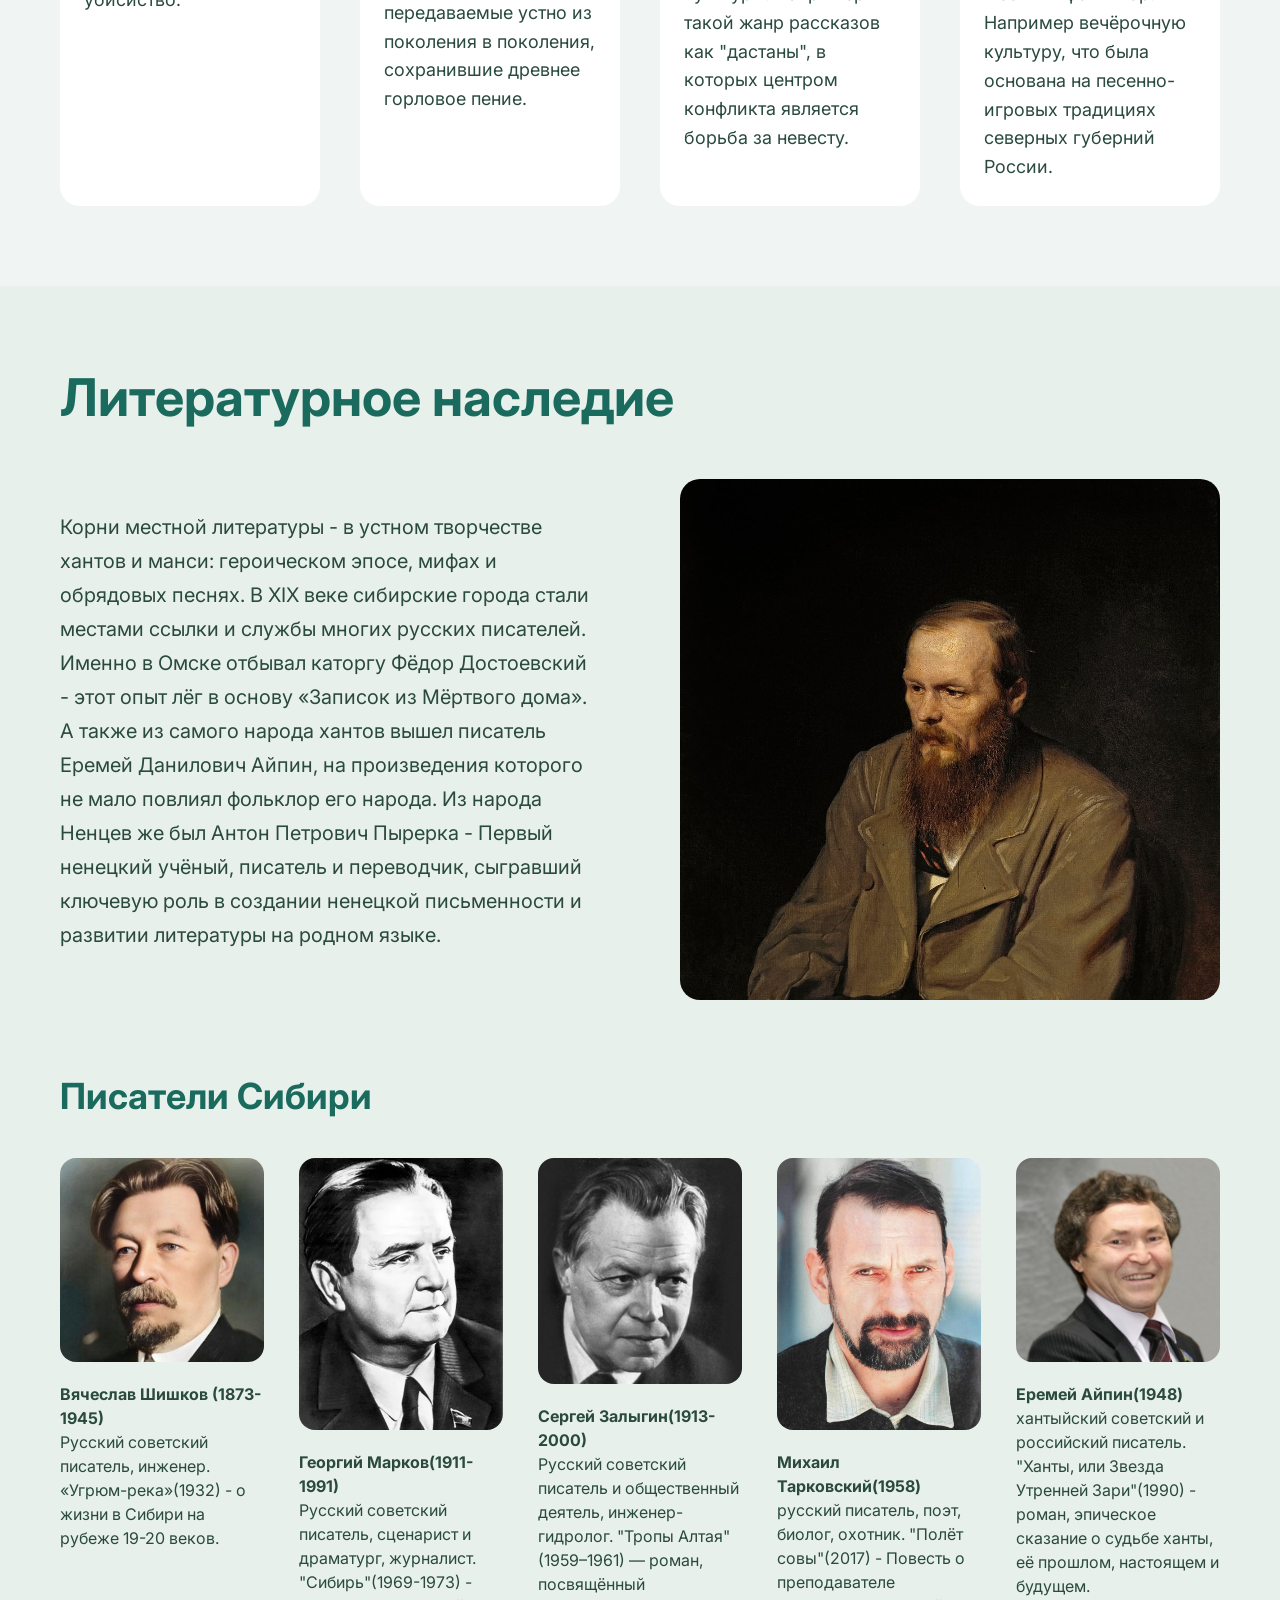
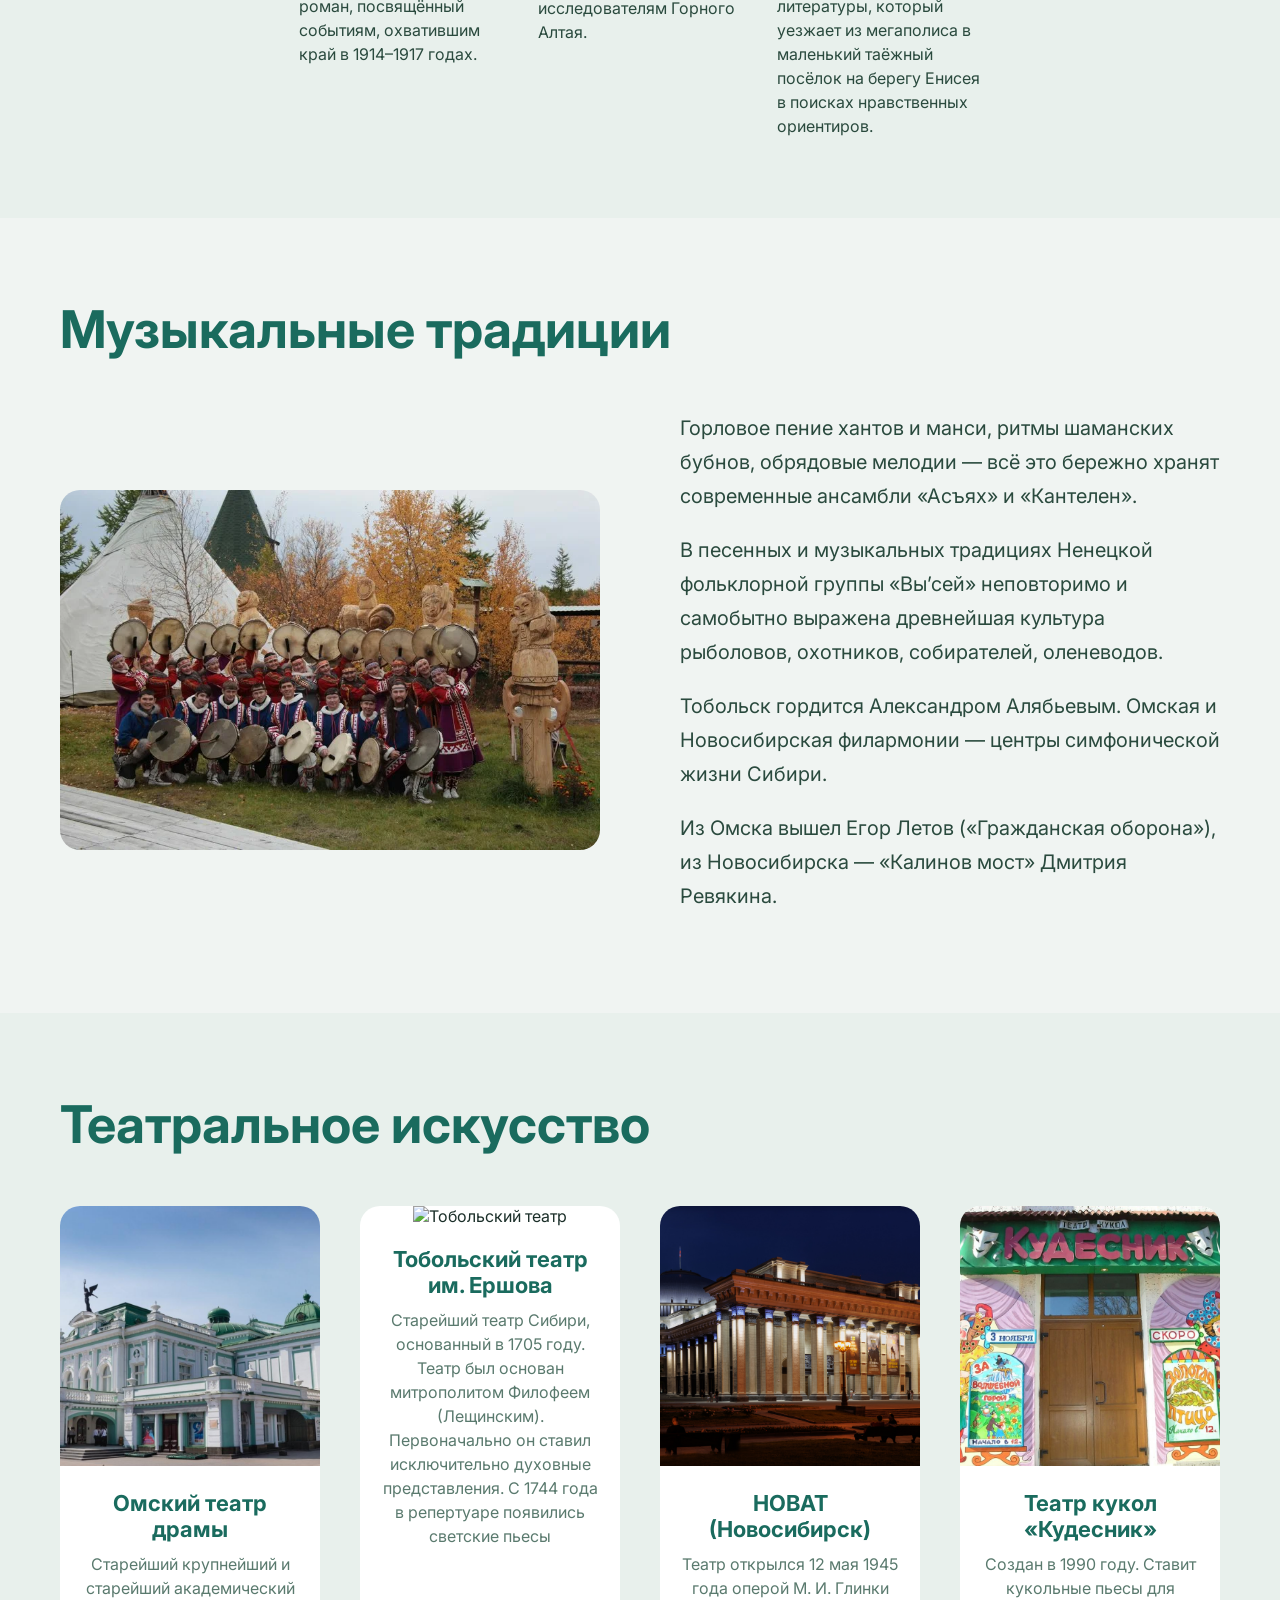
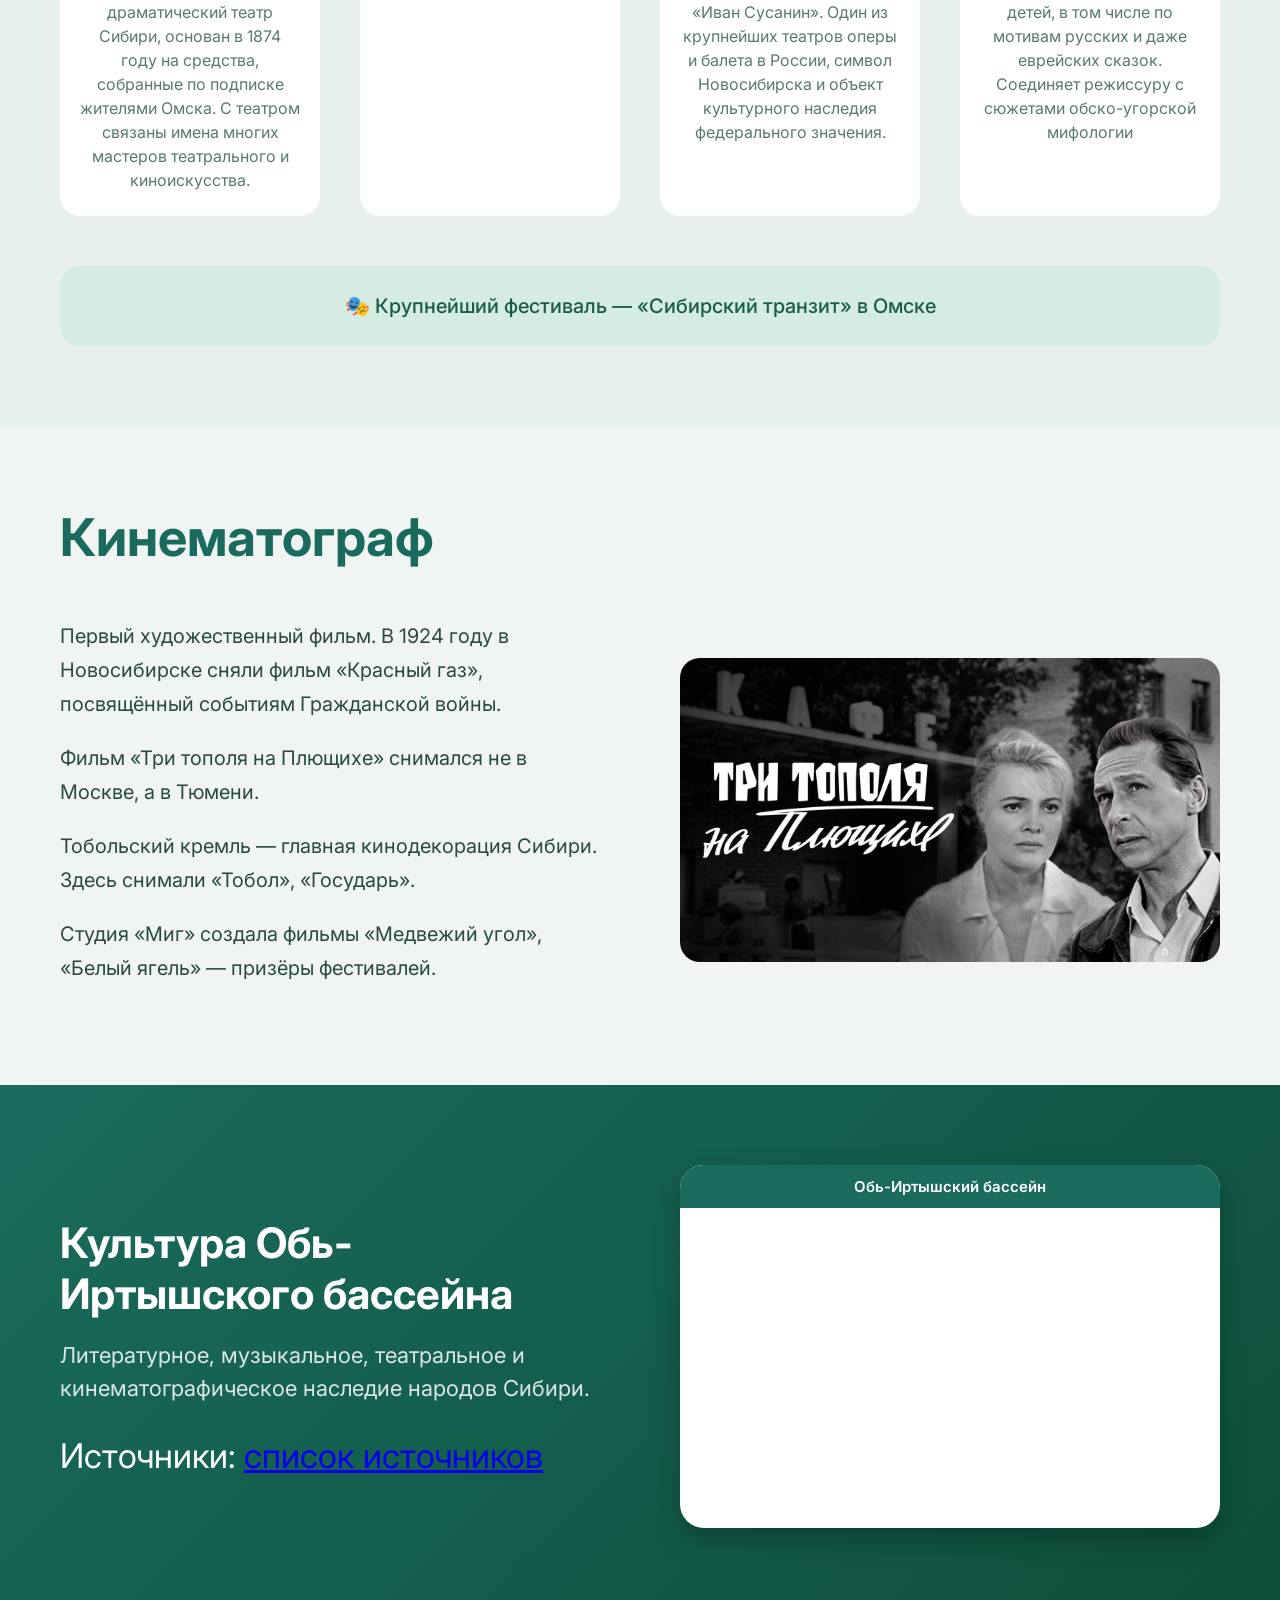
==== commit 5f548090: "v3f" ====
--- a/index.html
+++ b/index.html
@@ -3,6 +3,7 @@
 <head>
     <meta charset="UTF-8">
     <meta name="viewport" content="width=device-width, initial-scale=1.0">
+    <link rel="icon" href="images/river.ico">
     <title>Культура Обь-Иртышского бассейна</title>
     <link rel="stylesheet" href="style.css">
     <link href="https://fonts.googleapis.com/css2?family=Inter:wght@300;400;500;600;700;800&display=swap" rel="stylesheet">
@@ -85,6 +86,7 @@
             <div class="block reverse">
                 <div class="block-text">
                     <p>Горловое пение хантов и манси, ритмы шаманских бубнов, обрядовые мелодии — всё это бережно хранят современные ансамбли «Асъях» и «Кантелен».</p>
+		            <p>В песенных и музыкальных традициях Ненецкой фольклорной группы «Вы’сей» неповторимо и самобытно выражена древнейшая культура рыболовов, охотников, собирателей, оленеводов.</p>
                     <p>Тобольск гордится Александром Алябьевым. Омская и Новосибирская филармонии — центры симфонической жизни Сибири.</p>
                     <p>Из Омска вышел Егор Летов («Гражданская оборона»), из Новосибирска — «Калинов мост» Дмитрия Ревякина.</p>
                 </div>
@@ -127,7 +129,7 @@
             <h2>Кинематограф</h2>
             <div class="block">
                 <div class="block-text">
-            <p>Первый художественный фильм. В 1924 году в Новосибирске сняли фильм «Красный газ», посвящённый событиям Гражданской войны.</p>
+                    <p>Первый художественный фильм. В 1924 году в Новосибирске сняли фильм «Красный газ», посвящённый событиям Гражданской войны.</p>
                     <p>Фильм «Три тополя на Плющихе» снимался не в Москве, а в Тюмени.</p>
                     <p>Тобольский кремль — главная кинодекорация Сибири. Здесь снимали «Тобол», «Государь».</p>
                     <p>Студия «Миг» создала фильмы «Медвежий угол», «Белый ягель» — призёры фестивалей.</p>
@@ -141,13 +143,13 @@
         <section class="conclusion-section">
             <div class="conclusion-wrapper">
                 <div class="conclusion-text">
-                    <p class="quote">«Сибирь — это не холод, это характер. Не мороз, а сила духа.»</p>
                     <h2>Культура Обь-Иртышского бассейна</h2>
                     <p class="sub">Литературное, музыкальное, театральное и кинематографическое наследие народов Сибири.</p>
+                    <p class="quote">Источники: <a href="sources.html" target="_blank" class="sources-link">cписок источников</a></p>
                 </div>
                 <div class="conclusion-map">
                     <div class="map-card">
-                        <div class="map-title">📍 Обь-Иртышский бассейн</div>
+                        <div class="map-title">Обь-Иртышский бассейн</div>
                         <iframe 
                             src="https://yandex.ru/map-widget/v1/?ll=68.808400,61.083820&z=7&pt=68.808400,61.083820,pm2rdm"
                             class="map-iframe"
--- a/style.css
+++ b/style.css
@@ -132,7 +132,7 @@
 
 .block-image img {
     width: 100%;
-    height: 450px;
+    height: auto;
     object-fit: cover;
     border-radius: 20px;
 }
@@ -239,9 +239,8 @@
 
 .conclusion-text .quote {
     font-size: 34px;
-    font-style: italic;
     color: white;
-    margin-bottom: 30px;
+    margin-top: 30px;
 }
 
 .conclusion-text h2 {
@@ -260,7 +259,6 @@
     flex: 1;
 }
 
-/* КАРТА */
 .map-card {
     background: white;
     border-radius: 24px;
@@ -312,6 +310,78 @@
     .map-card {
         max-width: 500px;
         margin: 0 auto;
+    }
+}
+
+.back-link {
+    display: inline-block;
+    margin-bottom: 30px;
+    color: #1a6b5e;
+    text-decoration: none;
+    font-weight: 600;
+    transition: color 0.2s;
+}
+
+.back-link:hover {
+    color: #27ae60;
+}
+
+.sources-container {
+    background: white;
+    padding: 40px;
+    border-radius: 24px;
+    box-shadow: 0 4px 15px rgba(0,0,0,0.05);
+}
+
+.sources-list {
+    list-style: none;
+}
+
+.sources-list li {
+    display: flex;
+    justify-content: space-between;
+    align-items: center;
+    padding: 15px 0;
+    border-bottom: 1px solid #e8f0ec;
+    font-size: 18px;
+    color: #2a4a3e;
+}
+
+.sources-list li:last-child {
+    border-bottom: none;
+}
+
+.sources-list li span {
+    font-weight: 500;
+    margin-right: 20px;
+}
+
+.sources-list li a {
+    color: white;
+    background: #1a6b5e;
+    padding: 8px 16px;
+    border-radius: 12px;
+    text-decoration: none;
+    font-size: 14px;
+    font-weight: 600;
+    transition: background 0.2s;
+    white-space: nowrap;
+}
+
+.sources-list li a:hover {
+    background: #27ae60;
+}
+
+/* Адаптивность для мобилок */
+@media (max-width: 600px) {
+    .sources-list li {
+        flex-direction: column;
+        align-items: flex-start;
+        gap: 10px;
+    }
+    
+    .sources-container {
+        padding: 20px;
     }
 }
 
